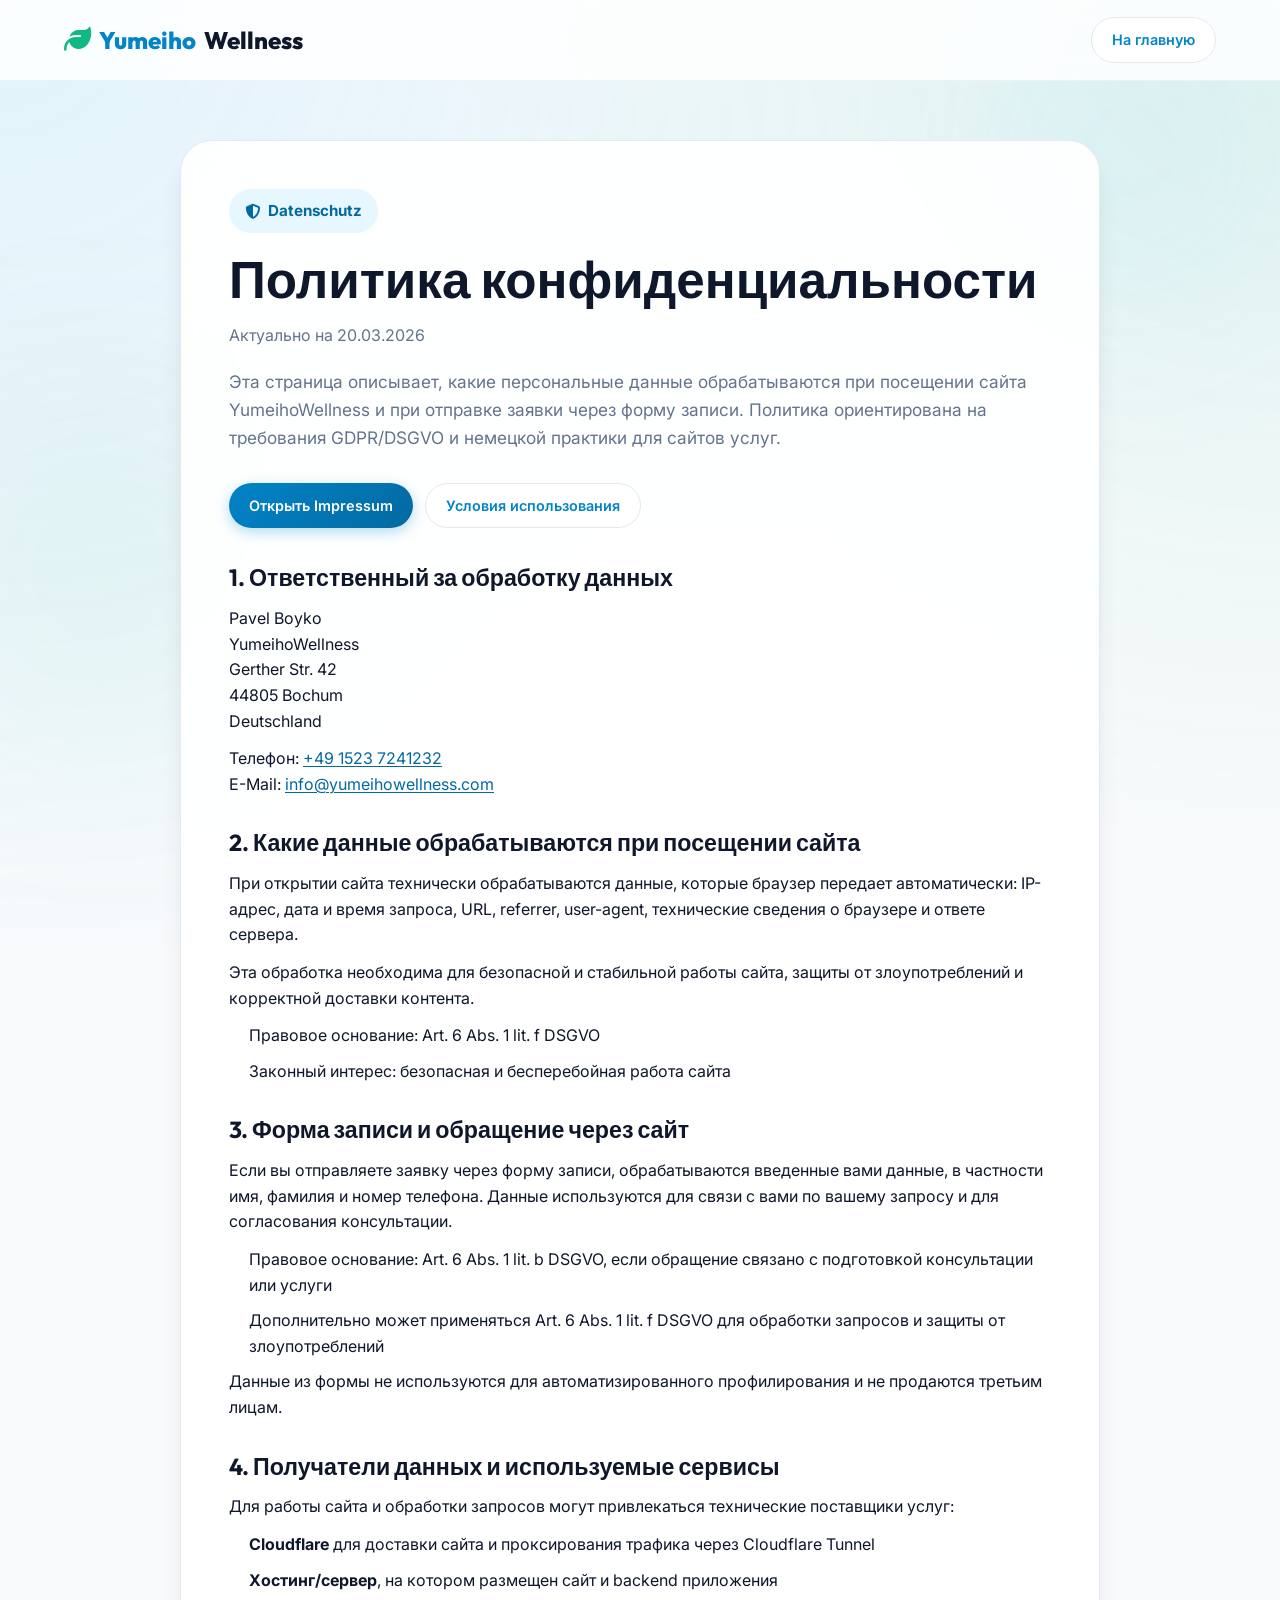
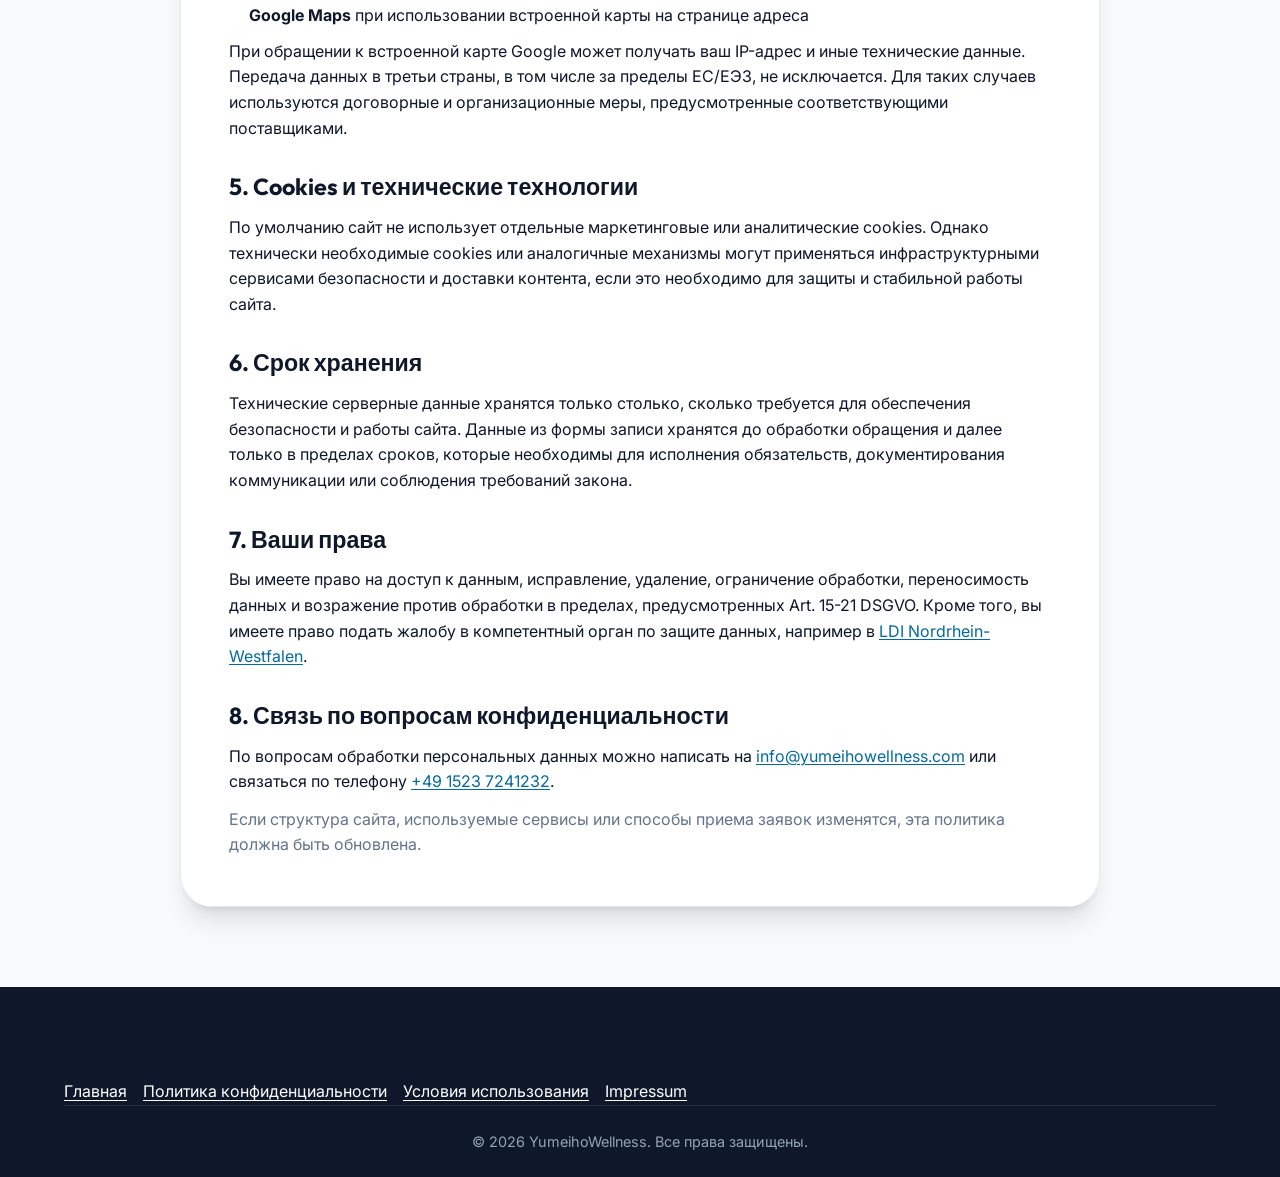
==== datenschutz.html @ e6823eeb "Add legal pages and activate footer links" ====
<!DOCTYPE html>
<html lang="ru">

<head>
    <meta charset="UTF-8">
    <meta name="viewport" content="width=device-width, initial-scale=1.0">
    <title>Datenschutzerklaerung | YumeihoWellness</title>
    <meta name="description" content="Политика конфиденциальности YumeihoWellness в соответствии с GDPR/DSGVO для сайта в Германии.">
    <link rel="preconnect" href="https://fonts.googleapis.com">
    <link rel="preconnect" href="https://fonts.gstatic.com" crossorigin>
    <link
        href="https://fonts.googleapis.com/css2?family=Inter:wght@400;500;600&family=Outfit:wght@300;500;700;800&display=swap"
        rel="stylesheet">
    <link rel="stylesheet" href="https://cdnjs.cloudflare.com/ajax/libs/font-awesome/6.4.0/css/all.min.css">
    <link rel="stylesheet" href="styles.css">
</head>

<body class="legal-page">
    <div class="bg-shape bg-shape-1"></div>
    <div class="bg-shape bg-shape-2"></div>

    <header class="header">
        <div class="container header-container">
            <a href="index.html" class="logo">
                <i class="fa-solid fa-leaf"></i> <span>Yumeiho</span>Wellness
            </a>
            <a href="index.html" class="btn btn-secondary btn-sm">На главную</a>
        </div>
    </header>

    <main class="legal-shell">
        <div class="container">
            <article class="legal-card">
                <div class="legal-kicker"><i class="fa-solid fa-shield-halved"></i> Datenschutz</div>
                <h1 class="legal-title">Политика конфиденциальности</h1>
                <p class="legal-updated">Актуально на 20.03.2026</p>
                <p class="legal-lead">Эта страница описывает, какие персональные данные обрабатываются при посещении сайта YumeihoWellness и при отправке заявки через форму записи. Политика ориентирована на требования GDPR/DSGVO и немецкой практики для сайтов услуг.</p>

                <div class="legal-actions">
                    <a href="impressum.html" class="btn btn-primary btn-sm">Открыть Impressum</a>
                    <a href="nutzungsbedingungen.html" class="btn btn-secondary btn-sm">Условия использования</a>
                </div>

                <section class="legal-section">
                    <h2>1. Ответственный за обработку данных</h2>
                    <p>Pavel Boyko<br>YumeihoWellness<br>Gerther Str. 42<br>44805 Bochum<br>Deutschland</p>
                    <p>Телефон: <a href="tel:+4915237241232">+49 1523 7241232</a><br>E-Mail: <a href="mailto:info@yumeihowellness.com">info@yumeihowellness.com</a></p>
                </section>

                <section class="legal-section">
                    <h2>2. Какие данные обрабатываются при посещении сайта</h2>
                    <p>При открытии сайта технически обрабатываются данные, которые браузер передает автоматически: IP-адрес, дата и время запроса, URL, referrer, user-agent, технические сведения о браузере и ответе сервера.</p>
                    <p>Эта обработка необходима для безопасной и стабильной работы сайта, защиты от злоупотреблений и корректной доставки контента.</p>
                    <ul class="legal-list">
                        <li>Правовое основание: Art. 6 Abs. 1 lit. f DSGVO</li>
                        <li>Законный интерес: безопасная и бесперебойная работа сайта</li>
                    </ul>
                </section>

                <section class="legal-section">
                    <h2>3. Форма записи и обращение через сайт</h2>
                    <p>Если вы отправляете заявку через форму записи, обрабатываются введенные вами данные, в частности имя, фамилия и номер телефона. Данные используются для связи с вами по вашему запросу и для согласования консультации.</p>
                    <ul class="legal-list">
                        <li>Правовое основание: Art. 6 Abs. 1 lit. b DSGVO, если обращение связано с подготовкой консультации или услуги</li>
                        <li>Дополнительно может применяться Art. 6 Abs. 1 lit. f DSGVO для обработки запросов и защиты от злоупотреблений</li>
                    </ul>
                    <p>Данные из формы не используются для автоматизированного профилирования и не продаются третьим лицам.</p>
                </section>

                <section class="legal-section">
                    <h2>4. Получатели данных и используемые сервисы</h2>
                    <p>Для работы сайта и обработки запросов могут привлекаться технические поставщики услуг:</p>
                    <ul class="legal-list">
                        <li><strong>Cloudflare</strong> для доставки сайта и проксирования трафика через Cloudflare Tunnel</li>
                        <li><strong>Хостинг/сервер</strong>, на котором размещен сайт и backend приложения</li>
                        <li><strong>Google Maps</strong> при использовании встроенной карты на странице адреса</li>
                    </ul>
                    <p>При обращении к встроенной карте Google может получать ваш IP-адрес и иные технические данные. Передача данных в третьи страны, в том числе за пределы ЕС/ЕЭЗ, не исключается. Для таких случаев используются договорные и организационные меры, предусмотренные соответствующими поставщиками.</p>
                </section>

                <section class="legal-section">
                    <h2>5. Cookies и технические технологии</h2>
                    <p>По умолчанию сайт не использует отдельные маркетинговые или аналитические cookies. Однако технически необходимые cookies или аналогичные механизмы могут применяться инфраструктурными сервисами безопасности и доставки контента, если это необходимо для защиты и стабильной работы сайта.</p>
                </section>

                <section class="legal-section">
                    <h2>6. Срок хранения</h2>
                    <p>Технические серверные данные хранятся только столько, сколько требуется для обеспечения безопасности и работы сайта. Данные из формы записи хранятся до обработки обращения и далее только в пределах сроков, которые необходимы для исполнения обязательств, документирования коммуникации или соблюдения требований закона.</p>
                </section>

                <section class="legal-section">
                    <h2>7. Ваши права</h2>
                    <p>Вы имеете право на доступ к данным, исправление, удаление, ограничение обработки, переносимость данных и возражение против обработки в пределах, предусмотренных Art. 15-21 DSGVO. Кроме того, вы имеете право подать жалобу в компетентный орган по защите данных, например в <a href="https://www.ldi.nrw.de/" target="_blank" rel="noopener noreferrer">LDI Nordrhein-Westfalen</a>.</p>
                </section>

                <section class="legal-section">
                    <h2>8. Связь по вопросам конфиденциальности</h2>
                    <p>По вопросам обработки персональных данных можно написать на <a href="mailto:info@yumeihowellness.com">info@yumeihowellness.com</a> или связаться по телефону <a href="tel:+4915237241232">+49 1523 7241232</a>.</p>
                    <p class="legal-note">Если структура сайта, используемые сервисы или способы приема заявок изменятся, эта политика должна быть обновлена.</p>
                </section>
            </article>
        </div>
    </main>

    <footer class="footer">
        <div class="container">
            <div class="legal-footer-links">
                <a href="index.html">Главная</a>
                <a href="datenschutz.html">Политика конфиденциальности</a>
                <a href="nutzungsbedingungen.html">Условия использования</a>
                <a href="impressum.html">Impressum</a>
            </div>
            <div class="footer-bottom">
                <div class="container">
                    <p>&copy; 2026 YumeihoWellness. Все права защищены.</p>
                </div>
            </div>
        </div>
    </footer>
</body>

</html>
---- styles.css ----
/* Variables */
:root {
    /* Colors */
    --primary: #0284c7;
    /* Medical Blue */
    --primary-light: #38bdf8;
    --primary-dark: #0369a1;
    --secondary: #10b981;
    /* Soft Green */
    --secondary-hover: #059669;

    --bg-main: #ffffff;
    --bg-light: #f8fafc;
    --bg-card: #ffffff;

    --text-main: #0f172a;
    --text-muted: #64748b;
    --text-light: #94a3b8;

    --border: #e2e8f0;

    /* Typography */
    --font-heading: 'Outfit', sans-serif;
    --font-body: 'Inter', sans-serif;

    /* Shadows & Transitions */
    --shadow-sm: 0 1px 2px 0 rgb(0 0 0 / 0.05);
    --shadow-md: 0 4px 6px -1px rgb(0 0 0 / 0.1), 0 2px 4px -2px rgb(0 0 0 / 0.1);
    --shadow-lg: 0 10px 15px -3px rgb(0 0 0 / 0.1), 0 4px 6px -4px rgb(0 0 0 / 0.1);
    --shadow-xl: 0 20px 25px -5px rgb(0 0 0 / 0.1), 0 8px 10px -6px rgb(0 0 0 / 0.1);
    --shadow-glass: 0 8px 32px 0 rgba(31, 38, 135, 0.07);

    --transition: all 0.3s cubic-bezier(0.4, 0, 0.2, 1);
    --radius-md: 12px;
    --radius-lg: 24px;
}

/* Reset & Base */
*,
*::before,
*::after {
    box-sizing: border-box;
    margin: 0;
    padding: 0;
}

html {
    scroll-behavior: smooth;
    scroll-padding-top: 80px;
    /* For fixed header */
}

body {
    font-family: var(--font-body);
    font-size: 16px;
    line-height: 1.6;
    color: var(--text-main);
    background-color: var(--bg-main);
    overflow-x: hidden;
}

img {
    max-width: 100%;
    height: auto;
    display: block;
}

a {
    text-decoration: none;
    color: inherit;
    transition: var(--transition);
}

ul {
    list-style: none;
}

/* Layout */
.container {
    width: 100%;
    max-width: 1200px;
    margin: 0 auto;
    padding: 0 24px;
}

.section {
    padding: 100px 0;
    position: relative;
    z-index: 2;
}

.bg-light {
    background-color: var(--bg-light);
}

/* Typography */
h1,
h2,
h3,
h4,
h5,
h6 {
    font-family: var(--font-heading);
    font-weight: 700;
    line-height: 1.2;
    color: var(--text-main);
}

.section-header {
    text-align: center;
    max-width: 800px;
    margin: 0 auto 60px;
}

.section-title {
    font-size: 2.5rem;
    margin-bottom: 16px;
    position: relative;
    display: inline-block;
}

.section-title.text-left {
    text-align: left;
    margin-bottom: 24px;
}

.section-subtitle {
    font-size: 1.125rem;
    color: var(--text-muted);
}

/* Buttons */
.btn {
    display: inline-flex;
    align-items: center;
    justify-content: center;
    gap: 8px;
    font-weight: 600;
    border-radius: 50px;
    transition: var(--transition);
    cursor: pointer;
    border: none;
    font-family: var(--font-body);
    text-align: center;
}

.btn-sm {
    padding: 10px 20px;
    font-size: 0.9rem;
}

.btn-md {
    padding: 14px 28px;
    font-size: 1rem;
}

.btn-lg {
    padding: 16px 36px;
    font-size: 1.125rem;
}

.btn-block {
    width: 100%;
}

.btn-primary {
    background: linear-gradient(135deg, var(--primary) 0%, var(--primary-dark) 100%);
    color: white;
    box-shadow: 0 4px 14px rgba(2, 132, 199, 0.3);
}

.btn-primary:hover {
    transform: translateY(-2px);
    box-shadow: 0 6px 20px rgba(2, 132, 199, 0.4);
    color: white;
}

.btn-secondary {
    background: white;
    color: var(--primary);
    border: 1px solid var(--border);
}

.btn-secondary:hover {
    border-color: var(--primary);
    background: var(--bg-light);
    transform: translateY(-2px);
}

.btn-white {
    background: white;
    color: var(--text-main);
    box-shadow: var(--shadow-md);
}

.btn-white:hover {
    transform: translateY(-2px);
    box-shadow: var(--shadow-lg);
}

.btn-whatsapp {
    background: white;
    color: #25D366;
    border: 1px solid #25D366;
}

.btn-whatsapp:hover {
    background: #f0fdf4;
    border-color: #16a34a;
    color: #16a34a;
    transform: translateY(-2px);
}

/* Background Decorations */
.bg-shape {
    position: absolute;
    border-radius: 50%;
    filter: blur(80px);
    z-index: 1;
    opacity: 0.5;
    pointer-events: none;
}

.bg-shape-1 {
    top: -100px;
    right: -100px;
    width: 500px;
    height: 500px;
    background: radial-gradient(circle, rgba(56, 189, 248, 0.2) 0%, rgba(2, 132, 199, 0) 70%);
}

.bg-shape-2 {
    top: 30%;
    left: -200px;
    width: 600px;
    height: 600px;
    background: radial-gradient(circle, rgba(16, 185, 129, 0.15) 0%, rgba(16, 185, 129, 0) 70%);
}

/* Header & Nav */
.header {
    position: fixed;
    top: 0;
    left: 0;
    width: 100%;
    z-index: 100;
    background: rgba(255, 255, 255, 0.85);
    backdrop-filter: blur(12px);
    -webkit-backdrop-filter: blur(12px);
    border-bottom: 1px solid rgba(226, 232, 240, 0.5);
    transition: var(--transition);
}

.header.scrolled {
    box-shadow: var(--shadow-sm);
    background: rgba(255, 255, 255, 0.95);
}

.header-container {
    display: flex;
    justify-content: space-between;
    align-items: center;
    height: 80px;
}

.logo {
    font-family: var(--font-heading);
    font-size: 1.5rem;
    font-weight: 800;
    color: var(--text-main);
    display: flex;
    align-items: center;
    gap: 8px;
}

.logo span {
    color: var(--primary);
}

.logo i {
    color: var(--secondary);
    font-size: 1.7rem;
}

.nav-list {
    display: flex;
    gap: 32px;
}

.nav-link {
    font-weight: 500;
    color: var(--text-muted);
    font-size: 0.95rem;
    position: relative;
    padding: 8px 0;
}

.nav-link::after {
    content: '';
    position: absolute;
    bottom: 0;
    left: 0;
    width: 0;
    height: 2px;
    background: var(--primary);
    transition: var(--transition);
}

.nav-link:hover,
.nav-link.active {
    color: var(--primary);
}

.nav-link:hover::after,
.nav-link.active::after {
    width: 100%;
}

.header-actions {
    display: flex;
    align-items: center;
    gap: 20px;
}

.phone-link {
    font-weight: 600;
    color: var(--text-main);
    display: flex;
    align-items: center;
    gap: 8px;
}

.phone-link i {
    color: var(--primary);
}

.phone-link:hover {
    color: var(--primary);
}

.mobile-toggle {
    display: none;
    background: none;
    border: none;
    font-size: 1.5rem;
    color: var(--text-main);
    cursor: pointer;
}

.mobile-only {
    display: none;
}

/* Hero Section */
.hero {
    padding: 160px 0 100px;
    min-height: 100vh;
    display: flex;
    align-items: center;
    position: relative;
    overflow: hidden;
}

.hero-container {
    display: grid;
    grid-template-columns: 1fr 1fr;
    gap: 60px;
    align-items: center;
}

.badge {
    display: inline-block;
    padding: 6px 16px;
    background: rgba(2, 132, 199, 0.1);
    color: var(--primary);
    border-radius: 50px;
    font-weight: 600;
    font-size: 0.875rem;
    margin-bottom: 24px;
}

.hero-title {
    font-size: 3.5rem;
    margin-bottom: 16px;
    letter-spacing: -0.02em;
}

.hero-subtitle {
    font-size: 1.5rem;
    font-weight: 400;
    color: var(--text-muted);
    margin-bottom: 24px;
    font-family: var(--font-body);
}

.hero-text {
    font-size: 1.125rem;
    color: var(--text-muted);
    margin-bottom: 40px;
    max-width: 500px;
}

.hero-buttons {
    display: flex;
    gap: 16px;
}

.hero-image {
    position: relative;
}

.image-wrapper {
    position: relative;
    width: 100%;
    aspect-ratio: 1;
    background: linear-gradient(135deg, var(--bg-light) 0%, #e0f2fe 100%);
    border-radius: 40px;
    display: flex;
    align-items: center;
    justify-content: center;
    box-shadow: var(--shadow-xl);
}

.hero-illustration {
    font-size: 8rem;
    color: var(--primary);
    opacity: 0.8;
}

.floating-card {
    position: absolute;
    background: rgba(255, 255, 255, 0.9);
    backdrop-filter: blur(10px);
    padding: 16px 20px;
    border-radius: var(--radius-md);
    box-shadow: var(--shadow-glass);
    display: flex;
    align-items: center;
    gap: 12px;
    border: 1px solid rgba(255, 255, 255, 0.5);
    animation: float 6s ease-in-out infinite;
}

.card-1 {
    top: 10%;
    left: -10%;
    animation-delay: 0s;
}

.card-2 {
    bottom: 15%;
    right: -10%;
    animation-delay: 3s;
}

.card-icon {
    width: 40px;
    height: 40px;
    border-radius: 50%;
    background: var(--primary-light);
    color: white;
    display: flex;
    align-items: center;
    justify-content: center;
    font-size: 1.2rem;
}

.card-2 .card-icon {
    background: var(--secondary);
}

.card-text strong {
    display: block;
    font-size: 1.1rem;
    color: var(--text-main);
    line-height: 1.2;
}

.card-text span {
    font-size: 0.8rem;
    color: var(--text-muted);
}

@keyframes float {
    0% {
        transform: translateY(0px);
    }

    50% {
        transform: translateY(-15px);
    }

    100% {
        transform: translateY(0px);
    }
}

/* Services */
.services-grid {
    display: grid;
    grid-template-columns: repeat(3, 1fr);
    gap: 30px;
}

.service-card {
    background: var(--bg-card);
    border-radius: var(--radius-lg);
    padding: 40px 30px;
    border: 1px solid var(--border);
    transition: var(--transition);
    text-align: center;
}

.service-card:hover {
    transform: translateY(-10px);
    box-shadow: var(--shadow-xl);
    border-color: transparent;
}

.service-icon {
    width: 70px;
    height: 70px;
    border-radius: 20px;
    background: rgba(2, 132, 199, 0.05);
    color: var(--primary);
    display: inline-flex;
    align-items: center;
    justify-content: center;
    font-size: 2rem;
    margin-bottom: 24px;
    transition: var(--transition);
}

.service-card:hover .service-icon {
    background: var(--primary);
    color: white;
}

.service-title {
    font-size: 1.25rem;
    margin-bottom: 12px;
}

.service-desc {
    color: var(--text-muted);
    font-size: 0.95rem;
}

/* About / Advantages */
.about-grid {
    display: grid;
    grid-template-columns: 1fr 1fr;
    gap: 60px;
    align-items: center;
}

.about-text {
    font-size: 1.125rem;
    color: var(--text-muted);
    margin-bottom: 30px;
}

.about-list {
    margin-bottom: 40px;
}

.about-list li {
    display: flex;
    align-items: flex-start;
    gap: 12px;
    margin-bottom: 16px;
    font-size: 1.05rem;
}

.about-list i {
    color: var(--secondary);
    font-size: 1.2rem;
    margin-top: 4px;
}

.stats-grid {
    display: grid;
    grid-template-columns: repeat(2, 1fr);
    gap: 20px;
}

.stat-card {
    background: var(--bg-card);
    padding: 30px;
    border-radius: var(--radius-md);
    box-shadow: var(--shadow-md);
    text-align: center;
    border: 1px solid var(--border);
}

.stat-number {
    font-family: var(--font-heading);
    font-size: 3rem;
    font-weight: 800;
    color: var(--primary);
    line-height: 1;
    margin-bottom: 8px;
}

.stat-label {
    font-weight: 500;
    color: var(--text-main);
}

/* Pricing */
.special-offer {
    background: linear-gradient(135deg, var(--secondary) 0%, var(--secondary-hover) 100%);
    color: white;
    border-radius: var(--radius-lg);
    padding: 30px 40px;
    display: flex;
    align-items: center;
    justify-content: space-between;
    margin-bottom: 50px;
    box-shadow: 0 10px 25px rgba(16, 185, 129, 0.3);
}

.offer-content {
    display: flex;
    align-items: center;
    gap: 20px;
}

.offer-icon {
    font-size: 2.5rem;
}

.offer-text h3 {
    color: white;
    margin-bottom: 4px;
    font-size: 1.5rem;
}

.offer-price {
    font-family: var(--font-heading);
    font-size: 3rem;
    font-weight: 800;
}

.table-container {
    overflow-x: auto;
    background: var(--bg-card);
    border-radius: var(--radius-lg);
    box-shadow: var(--shadow-lg);
    border: 1px solid var(--border);
}

.pricing-table {
    width: 100%;
    border-collapse: collapse;
    min-width: 600px;
}

.pricing-table th,
.pricing-table td {
    padding: 20px 30px;
    text-align: left;
    border-bottom: 1px solid var(--border);
}

.pricing-table th {
    background: var(--bg-light);
    font-family: var(--font-heading);
    font-weight: 600;
    color: var(--text-muted);
    text-transform: uppercase;
    font-size: 0.875rem;
    letter-spacing: 0.05em;
}

.pricing-table tr:last-child td {
    border-bottom: none;
}

.pricing-table tbody tr {
    transition: var(--transition);
}

.pricing-table tbody tr:hover {
    background: var(--bg-light);
}

.pricing-table td:first-child {
    font-weight: 600;
    color: var(--text-main);
}

.pricing-table td:last-child {
    font-weight: 700;
    color: var(--primary);
    font-size: 1.125rem;
}

.discount {
    display: inline-block;
    background: #ef4444;
    color: white;
    font-size: 0.75rem;
    padding: 2px 8px;
    border-radius: 10px;
    margin-left: 8px;
    vertical-align: middle;
}

/* Locations */
.locations-grid {
    display: grid;
    grid-template-columns: repeat(3, 1fr);
    gap: 30px;
}

.location-card {
    background: var(--bg-card);
    border-radius: var(--radius-lg);
    overflow: hidden;
    box-shadow: var(--shadow-md);
    transition: var(--transition);
}

.location-card:hover {
    transform: translateY(-5px);
    box-shadow: var(--shadow-xl);
}

.location-image {
    height: 200px;
    background: #e2e8f0;
    display: flex;
    align-items: center;
    justify-content: center;
    font-size: 4rem;
    color: var(--text-light);
}

.location-info {
    padding: 30px;
}

.location-info h3 {
    font-size: 1.25rem;
    margin-bottom: 16px;
}

.location-info p {
    color: var(--text-muted);
    margin-bottom: 8px;
    display: flex;
    align-items: center;
    gap: 10px;
}

.location-info i {
    color: var(--primary);
    width: 20px;
    text-align: center;
}

/* Contact / Form */
.contact-container {
    display: grid;
    grid-template-columns: 1fr 1fr;
    gap: 60px;
    align-items: center;
}

.contact-info h2 {
    font-size: 2.5rem;
    margin-bottom: 20px;
}

.contact-info p {
    font-size: 1.125rem;
    color: var(--text-muted);
    margin-bottom: 40px;
}

.contact-methods {
    display: flex;
    flex-direction: column;
    gap: 24px;
}

.method-item {
    display: flex;
    align-items: center;
    gap: 20px;
}

.method-icon {
    width: 60px;
    height: 60px;
    border-radius: 50%;
    background: rgba(16, 185, 129, 0.1);
    color: var(--secondary);
    display: flex;
    align-items: center;
    justify-content: center;
    font-size: 1.5rem;
}

.method-text span {
    display: block;
    color: var(--text-muted);
    font-size: 0.9rem;
}

.method-text strong {
    font-size: 1.25rem;
    color: var(--text-main);
}

.contact-form-wrapper {
    background: var(--bg-card);
    padding: 40px;
    border-radius: var(--radius-lg);
    box-shadow: var(--shadow-xl);
    border: 1px solid var(--border);
}

.form-title {
    font-size: 1.5rem;
    margin-bottom: 30px;
    text-align: center;
}

.form-group {
    margin-bottom: 20px;
}

.form-group label {
    display: block;
    margin-bottom: 8px;
    font-weight: 500;
    color: var(--text-main);
}

.input-icon-wrapper {
    position: relative;
}

.input-icon-wrapper i {
    position: absolute;
    left: 16px;
    top: 50%;
    transform: translateY(-50%);
    color: var(--text-light);
}

.input-icon-wrapper input {
    width: 100%;
    padding: 14px 16px 14px 45px;
    border: 1px solid var(--border);
    border-radius: var(--radius-md);
    font-family: var(--font-body);
    font-size: 1rem;
    transition: var(--transition);
    background: var(--bg-light);
    outline: none;
}

.input-icon-wrapper input:focus {
    border-color: var(--primary);
    background: white;
    box-shadow: 0 0 0 4px rgba(2, 132, 199, 0.1);
}

.form-disclaimer {
    margin-top: 16px;
    font-size: 0.8rem;
    color: var(--text-muted);
    text-align: center;
}

/* Footer */
.footer {
    background: var(--text-main);
    color: white;
    padding-top: 80px;
}

.footer-container {
    display: grid;
    grid-template-columns: 2fr 1fr 1fr 1.5fr;
    gap: 40px;
    margin-bottom: 60px;
}

.footer-logo {
    color: white;
    margin-bottom: 20px;
}

.footer-desc {
    color: var(--text-light);
    margin-bottom: 24px;
    max-width: 300px;
}

.social-links {
    display: flex;
    gap: 16px;
}

.social-links a {
    width: 40px;
    height: 40px;
    border-radius: 50%;
    background: rgba(255, 255, 255, 0.1);
    display: flex;
    align-items: center;
    justify-content: center;
    color: white;
    transition: var(--transition);
}

.social-links a:hover {
    background: var(--primary);
    transform: translateY(-3px);
}

.footer-col h4 {
    color: white;
    font-size: 1.125rem;
    margin-bottom: 24px;
}

.footer-links li {
    margin-bottom: 12px;
}

.footer-links a {
    color: var(--text-light);
}

.footer-links a:hover {
    color: white;
    padding-left: 5px;
}

.contact-list li {
    color: var(--text-light);
    display: flex;
    gap: 12px;
}

.contact-list i {
    color: var(--primary-light);
    margin-top: 4px;
}

.footer-bottom {
    border-top: 1px solid rgba(255, 255, 255, 0.1);
    padding: 24px 0;
    text-align: center;
    color: var(--text-light);
    font-size: 0.9rem;
}

/* Mobile & Tablet Responsiveness */
@media (max-width: 1024px) {
    .hero-title {
        font-size: 3rem;
    }

    .services-grid {
        grid-template-columns: repeat(2, 1fr);
    }

    .stats-grid {
        grid-template-columns: 1fr 1fr;
    }

    .footer-container {
        grid-template-columns: 1fr 1fr;
        gap: 40px;
    }
}

@media (max-width: 900px) {
    .hero-container {
        grid-template-columns: 1fr;
        text-align: center;
    }

    .hero-text {
        margin: 0 auto 40px;
    }

    .hero-buttons {
        justify-content: center;
    }

    .hero-image {
        max-width: 500px;
        margin: 0 auto;
    }

    .about-grid,
    .contact-container {
        grid-template-columns: 1fr;
    }

    .contact-container {
        gap: 32px;
    }

    .about-content {
        text-align: center;
    }

    .section-title.text-left {
        text-align: center;
    }

    .about-list li {
        text-align: left;
    }

    .special-offer {
        flex-direction: column;
        text-align: center;
        gap: 20px;
    }
}

@media (max-width: 768px) {
    html,
    body {
        overflow-x: clip;
    }

    .container {
        padding: 0 20px;
    }

    .section {
        padding: 80px 0;
    }

    .header-container {
        height: 72px;
    }

    .header-actions.desktop-only {
        display: none;
    }

    .mobile-toggle {
        display: block;
    }

    .nav {
        position: fixed;
        top: 72px;
        left: -100%;
        width: 100%;
        height: calc(100vh - 72px);
        background: white;
        display: flex;
        flex-direction: column;
        justify-content: flex-start;
        gap: 24px;
        padding: 28px 20px 24px;
        transition: var(--transition);
        overflow-y: auto;
    }

    .nav.active {
        left: 0;
    }

    .nav-list {
        flex-direction: column;
        width: 100%;
        text-align: center;
        gap: 16px;
        margin-bottom: 0;
    }

    .nav-link {
        font-size: 1.1rem;
        display: block;
        padding: 6px 0;
    }

    .header-actions.mobile-only {
        display: flex;
        flex-direction: column;
        width: 100%;
        gap: 12px;
        margin-top: 4px;
    }

    .btn-block {
        width: 100%;
        display: block;
        text-align: center;
    }

    .hero {
        min-height: auto;
        padding: 124px 0 72px;
    }

    .hero-container {
        gap: 36px;
    }

    .badge {
        margin-bottom: 18px;
    }

    .hero-title {
        font-size: 2.25rem;
        margin-bottom: 12px;
    }

    .section-title {
        font-size: 2rem;
    }

    .hero-subtitle {
        font-size: 1.2rem;
        margin-bottom: 18px;
    }

    .hero-text {
        font-size: 1rem;
        margin-bottom: 28px;
    }

    .hero-buttons {
        gap: 12px;
    }

    .contact-info {
        text-align: center;
    }

    .contact-info h2 {
        font-size: 2.1rem;
        margin-bottom: 16px;
    }

    .contact-info p {
        font-size: 1rem;
        margin-bottom: 28px;
    }

    .contact-methods {
        align-items: center;
    }

    .method-item {
        justify-content: center;
    }

    .contact-form-wrapper {
        width: 100%;
        max-width: 560px;
        margin: 0 auto;
        padding: 32px 24px;
    }

    .form-title {
        font-size: 1.9rem;
        line-height: 1.2;
        margin-bottom: 24px;
    }

    .footer {
        padding-top: 64px;
    }

    .footer-container {
        gap: 32px;
        margin-bottom: 40px;
    }

    .footer-col,
    .brand-col {
        text-align: center;
    }

    .footer-logo {
        justify-content: center;
    }

    .footer-desc {
        max-width: none;
        margin-left: auto;
        margin-right: auto;
    }

    .social-links {
        justify-content: center;
    }

    .contact-list li {
        justify-content: center;
    }

    .services-grid,
    .locations-grid {
        grid-template-columns: 1fr;
    }

    .table-container {
        overflow: visible;
        background: transparent;
        box-shadow: none;
        border: none;
    }

    .pricing-table {
        min-width: 0;
        display: block;
    }

    .pricing-table thead {
        display: none;
    }

    .pricing-table tbody {
        display: grid;
        gap: 14px;
    }

    .pricing-table tr {
        display: block;
        padding: 18px 18px 14px;
        background: var(--bg-card);
        border: 1px solid var(--border);
        border-radius: 20px;
        box-shadow: var(--shadow-md);
    }

    .pricing-table td {
        display: block;
        padding: 0;
        margin-bottom: 10px;
        border-bottom: none;
    }

    .pricing-table td::before {
        content: attr(data-label);
        display: block;
        margin-bottom: 2px;
        font-size: 0.82rem;
        font-weight: 700;
        letter-spacing: 0.02em;
        text-transform: uppercase;
        color: var(--text-muted);
    }

    .pricing-table td:last-child {
        margin-bottom: 0;
    }

    .pricing-table td:first-child {
        line-height: 1.4;
    }

    .pricing-table td:first-child,
    .pricing-table td:last-child {
        font-size: 1rem;
    }

    .floating-card {
        display: none;
    }

    /* Hide floating cards on small mobile for space */
}

@media (max-width: 480px) {
    .container {
        padding: 0 16px;
    }

    .section {
        padding: 72px 0;
    }

    .nav {
        padding: 24px 16px 20px;
        gap: 20px;
    }

    .nav-list {
        gap: 12px;
    }

    .hero-buttons {
        flex-direction: column;
    }

    .hero {
        padding: 116px 0 64px;
    }

    .hero-container {
        gap: 28px;
    }

    .hero-title {
        font-size: 2rem;
    }

    .hero-subtitle {
        font-size: 1.05rem;
    }

    .hero-text {
        line-height: 1.55;
        margin-bottom: 24px;
    }

    .stats-grid {
        grid-template-columns: 1fr;
    }

    .footer-container {
        grid-template-columns: 1fr;
        gap: 28px;
    }

    .offer-price {
        font-size: 2.5rem;
    }

    .special-offer {
        padding: 20px 16px;
        margin-bottom: 32px;
    }

    .contact-container {
        gap: 24px;
    }

    .contact-info h2 {
        font-size: 1.85rem;
    }

    .contact-form-wrapper {
        padding: 28px 18px;
        border-radius: 22px;
    }

    .form-title {
        font-size: 1.45rem;
        margin-bottom: 20px;
    }

    .form-group label {
        font-size: 0.98rem;
    }

    .input-icon-wrapper input {
        padding: 13px 14px 13px 42px;
        font-size: 0.98rem;
    }

    .btn-lg {
        padding: 15px 24px;
        font-size: 1rem;
    }

    .pricing-table tr {
        padding: 16px 14px 12px;
    }

    .pricing-table td::before {
        font-size: 0.78rem;
    }

    .pricing-table td {
        margin-bottom: 8px;
    }

    .discount {
        margin-left: 6px;
    }

    .form-disclaimer {
        font-size: 0.78rem;
        max-width: 280px;
        margin-left: auto;
        margin-right: auto;
    }

    .footer {
        padding-top: 56px;
    }

    .footer-col h4 {
        margin-bottom: 18px;
    }

    .footer-links li,
    .contact-list li {
        margin-bottom: 10px;
    }
}

/* Legal Pages */
.legal-page {
    min-height: 100vh;
    background:
        radial-gradient(circle at top left, rgba(56, 189, 248, 0.12), transparent 32%),
        radial-gradient(circle at top right, rgba(16, 185, 129, 0.10), transparent 28%),
        var(--bg-light);
}

.legal-shell {
    padding: 140px 0 80px;
    position: relative;
    z-index: 2;
}

.legal-card {
    max-width: 920px;
    margin: 0 auto;
    padding: 48px;
    background: rgba(255, 255, 255, 0.92);
    border: 1px solid rgba(226, 232, 240, 0.9);
    border-radius: 32px;
    box-shadow: var(--shadow-xl);
    backdrop-filter: blur(10px);
}

.legal-kicker {
    display: inline-flex;
    align-items: center;
    gap: 8px;
    margin-bottom: 16px;
    padding: 10px 16px;
    border-radius: 999px;
    background: rgba(56, 189, 248, 0.12);
    color: var(--primary-dark);
    font-weight: 700;
    font-size: 0.95rem;
}

.legal-title {
    margin-bottom: 12px;
    font-size: clamp(2.1rem, 4vw, 3.2rem);
}

.legal-updated,
.legal-lead,
.legal-note {
    color: var(--text-muted);
}

.legal-updated {
    margin-bottom: 20px;
}

.legal-lead {
    margin-bottom: 32px;
    font-size: 1.08rem;
}

.legal-actions {
    display: flex;
    flex-wrap: wrap;
    gap: 12px;
    margin-bottom: 36px;
}

.legal-section + .legal-section {
    margin-top: 32px;
}

.legal-section h2 {
    margin-bottom: 14px;
    font-size: 1.45rem;
}

.legal-section p + p {
    margin-top: 12px;
}

.legal-section a {
    color: var(--primary-dark);
    text-decoration: underline;
    text-decoration-thickness: 1px;
    text-underline-offset: 2px;
}

.legal-list {
    margin-top: 12px;
    padding-left: 20px;
}

.legal-list li {
    margin-bottom: 10px;
}

.legal-footer-links {
    display: flex;
    flex-wrap: wrap;
    gap: 16px;
    margin-top: 12px;
}

.legal-footer-links a {
    text-decoration: underline;
    text-underline-offset: 3px;
}

@media (max-width: 768px) {
    .legal-shell {
        padding: 112px 0 56px;
    }

    .legal-card {
        padding: 28px 18px;
        border-radius: 24px;
    }

    .legal-actions,
    .legal-footer-links {
        flex-direction: column;
        align-items: stretch;
    }

    .legal-actions .btn {
        width: 100%;
    }
}
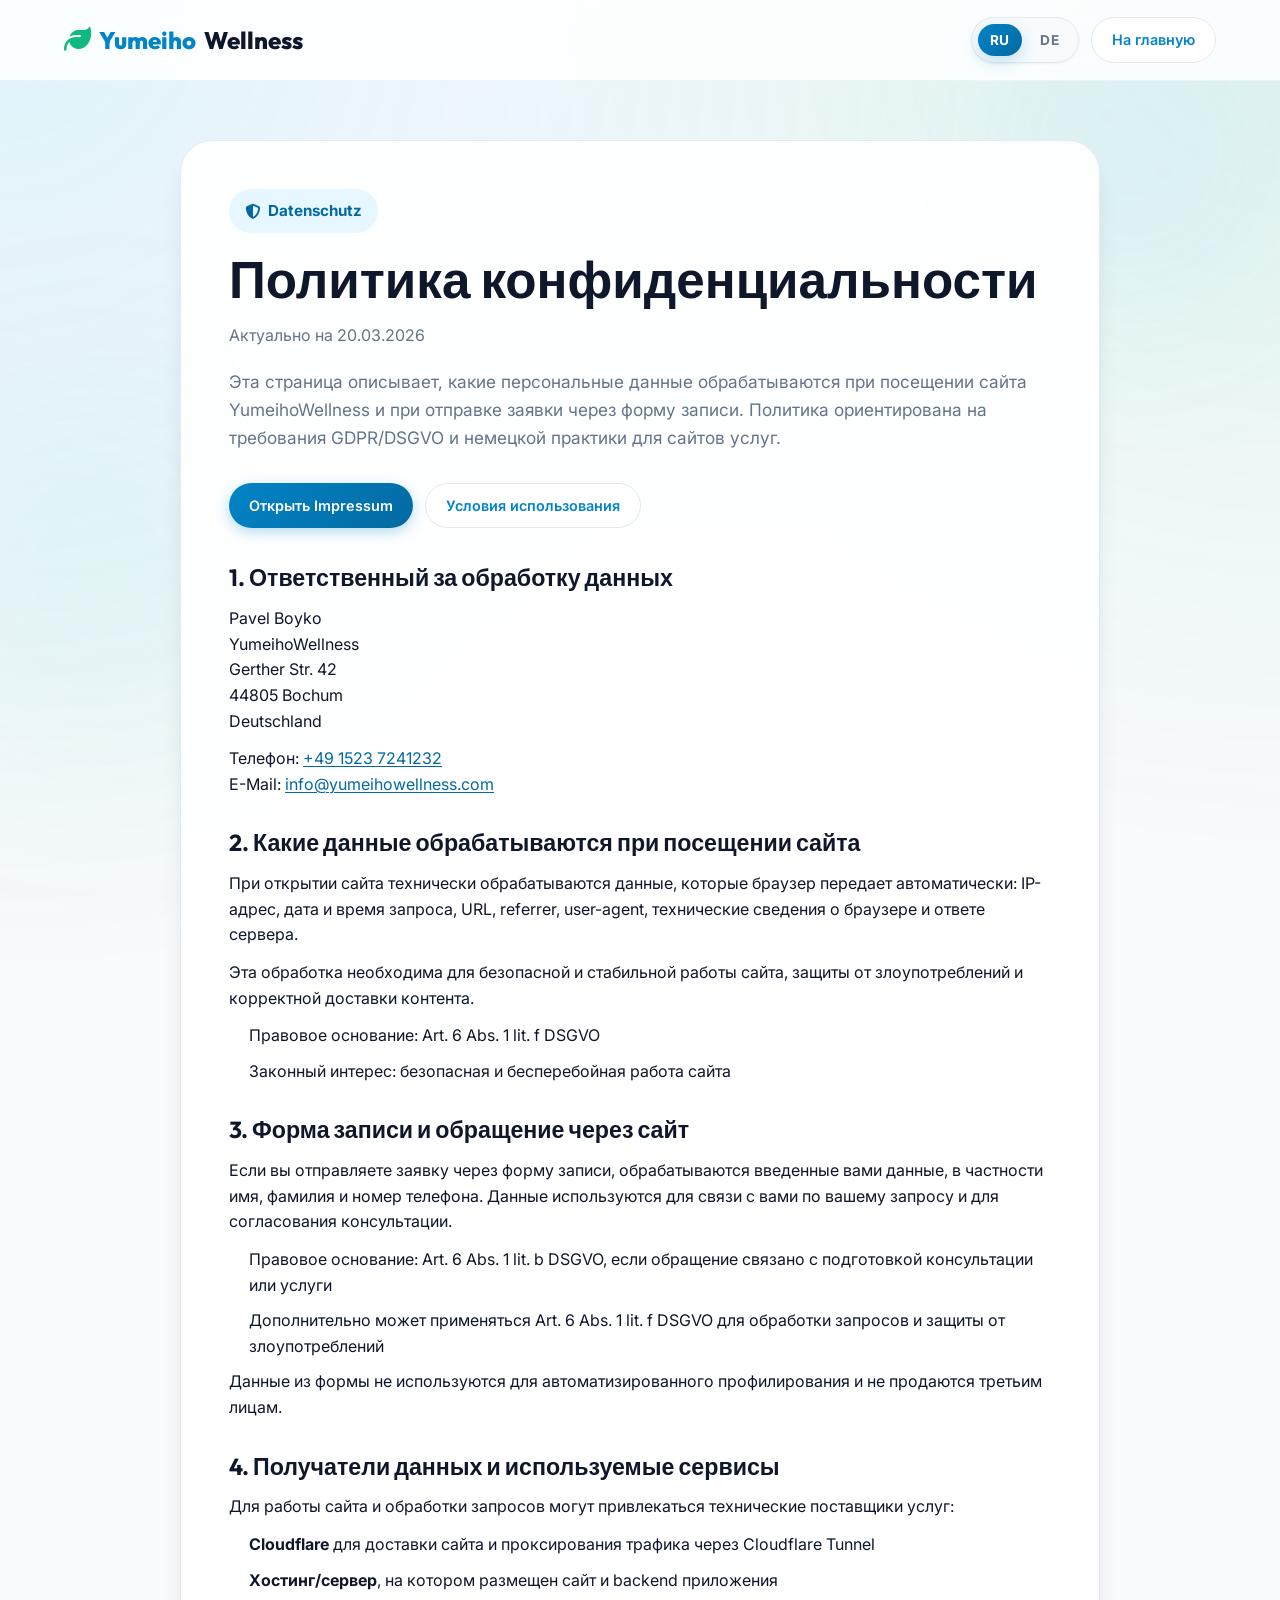
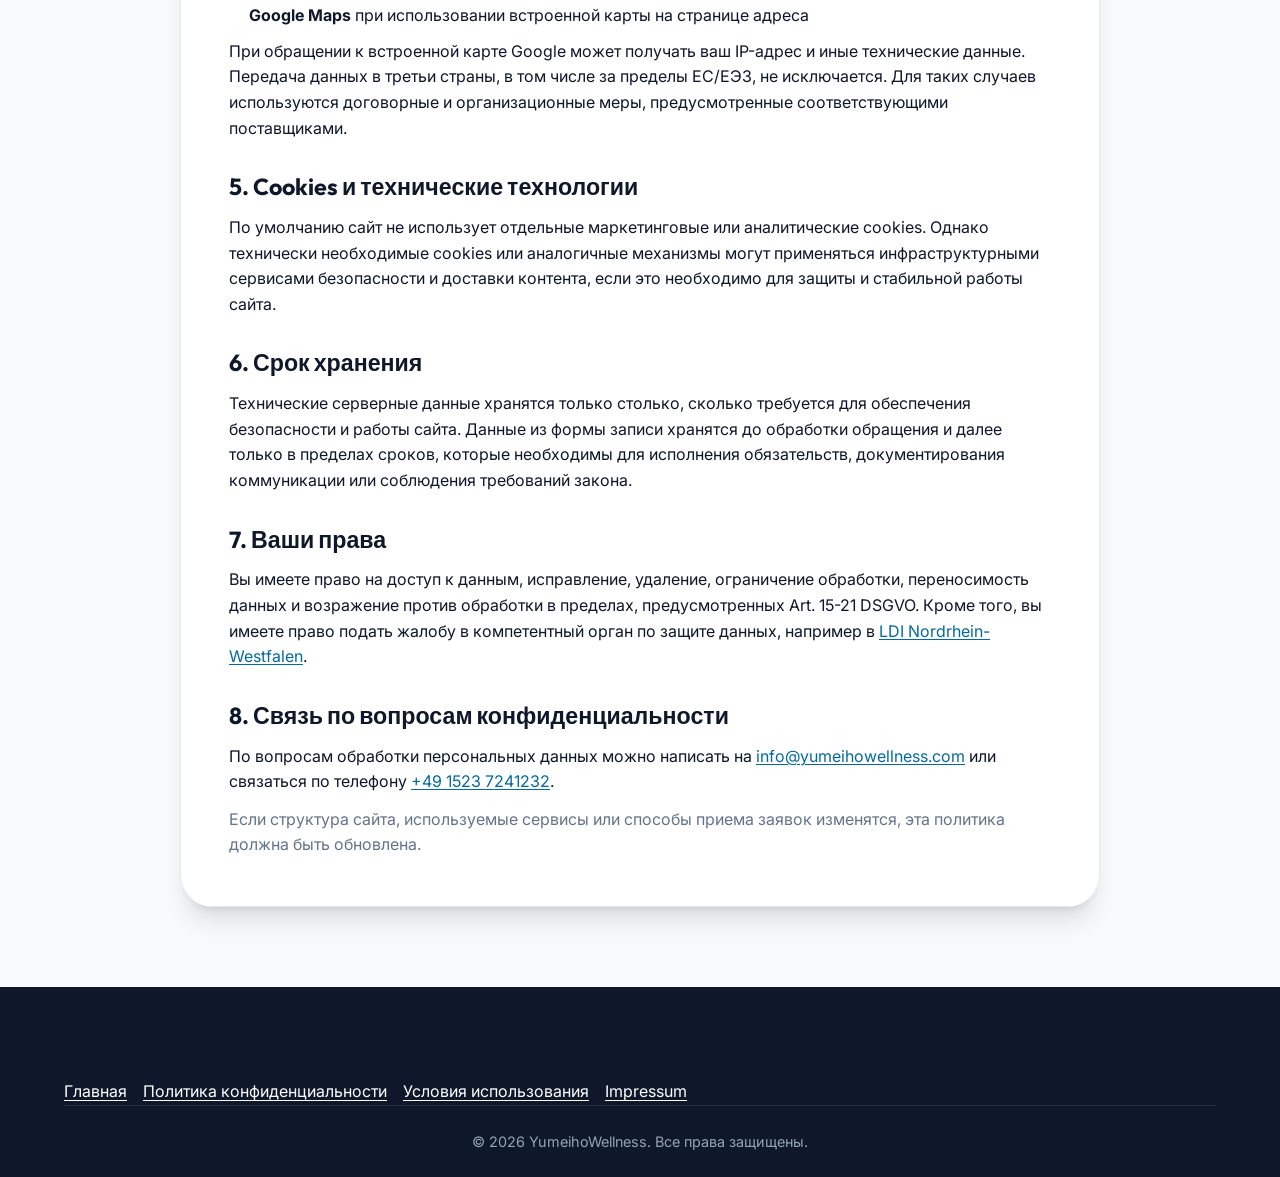
==== commit 18e9a7e9: "Add language switcher to legal pages" ====
--- a/datenschutz.html
+++ b/datenschutz.html
@@ -24,13 +24,19 @@
             <a href="index.html" class="logo">
                 <i class="fa-solid fa-leaf"></i> <span>Yumeiho</span>Wellness
             </a>
-            <a href="index.html" class="btn btn-secondary btn-sm">На главную</a>
+            <div class="legal-header-actions">
+                <div class="lang-switcher" aria-label="Language switcher">
+                    <button type="button" class="lang-btn" data-lang="ru">RU</button>
+                    <button type="button" class="lang-btn" data-lang="de">DE</button>
+                </div>
+                <a href="index.html" class="btn btn-secondary btn-sm" id="legal-home-link">На главную</a>
+            </div>
         </div>
     </header>
 
     <main class="legal-shell">
         <div class="container">
-            <article class="legal-card">
+            <article class="legal-card" data-legal-page="datenschutz">
                 <div class="legal-kicker"><i class="fa-solid fa-shield-halved"></i> Datenschutz</div>
                 <h1 class="legal-title">Политика конфиденциальности</h1>
                 <p class="legal-updated">Актуально на 20.03.2026</p>
@@ -117,6 +123,7 @@
             </div>
         </div>
     </footer>
+    <script src="legal.js"></script>
 </body>
 
 </html>
--- a/styles.css
+++ b/styles.css
@@ -198,6 +198,20 @@
     box-shadow: var(--shadow-lg);
 }
 
+.btn-offer-pulse {
+    background: #ef4444;
+    color: white;
+    border: 1px solid rgba(255, 255, 255, 0.22);
+    animation: offerPulse 1.35s ease-in-out infinite;
+    box-shadow: 0 0 0 0 rgba(239, 68, 68, 0.5);
+}
+
+.btn-offer-pulse:hover {
+    background: #dc2626;
+    color: white;
+    animation-play-state: paused;
+}
+
 .btn-whatsapp {
     background: white;
     color: #25D366;
@@ -209,6 +223,32 @@
     border-color: #16a34a;
     color: #16a34a;
     transform: translateY(-2px);
+}
+
+.icon-only-btn {
+    width: 52px;
+    min-width: 52px;
+    height: 52px;
+    padding: 0;
+    border-radius: 999px;
+    font-size: 1.1rem;
+}
+
+@keyframes offerPulse {
+    0% {
+        transform: scale(1);
+        box-shadow: 0 0 0 0 rgba(239, 68, 68, 0.45);
+    }
+
+    50% {
+        transform: scale(1.04);
+        box-shadow: 0 0 0 14px rgba(239, 68, 68, 0);
+    }
+
+    100% {
+        transform: scale(1);
+        box-shadow: 0 0 0 0 rgba(239, 68, 68, 0);
+    }
 }
 
 /* Background Decorations */
@@ -322,6 +362,47 @@
     gap: 20px;
 }
 
+.lang-switcher {
+    display: inline-flex;
+    align-items: center;
+    gap: 6px;
+    padding: 6px;
+    background: rgba(248, 250, 252, 0.92);
+    border: 1px solid rgba(226, 232, 240, 0.95);
+    border-radius: 999px;
+    box-shadow: var(--shadow-sm);
+}
+
+.lang-switcher.desktop-only {
+    display: inline-flex;
+}
+
+.lang-btn {
+    min-width: 44px;
+    padding: 8px 12px;
+    border: none;
+    border-radius: 999px;
+    background: transparent;
+    color: var(--text-muted);
+    font-family: var(--font-body);
+    font-size: 0.85rem;
+    font-weight: 700;
+    letter-spacing: 0.04em;
+    cursor: pointer;
+    transition: var(--transition);
+}
+
+.lang-btn:hover {
+    color: var(--primary-dark);
+    background: rgba(56, 189, 248, 0.12);
+}
+
+.lang-btn.is-active {
+    background: linear-gradient(135deg, var(--primary) 0%, var(--primary-dark) 100%);
+    color: white;
+    box-shadow: 0 6px 16px rgba(2, 132, 199, 0.22);
+}
+
 .phone-link {
     font-weight: 600;
     color: var(--text-main);
@@ -1047,6 +1128,10 @@
     }
 
     .header-actions.desktop-only {
+        display: none;
+    }
+
+    .lang-switcher.desktop-only {
         display: none;
     }
 
@@ -1082,6 +1167,12 @@
         margin-bottom: 0;
     }
 
+    .lang-switcher-mobile {
+        display: inline-flex;
+        width: fit-content;
+        margin: 0 auto;
+    }
+
     .nav-link {
         font-size: 1.1rem;
         display: block;
@@ -1434,6 +1525,12 @@
     backdrop-filter: blur(10px);
 }
 
+.legal-header-actions {
+    display: flex;
+    align-items: center;
+    gap: 12px;
+}
+
 .legal-kicker {
     display: inline-flex;
     align-items: center;
@@ -1525,6 +1622,15 @@
         border-radius: 24px;
     }
 
+    .legal-header-actions {
+        gap: 8px;
+    }
+
+    .legal-header-actions .btn {
+        padding-left: 18px;
+        padding-right: 18px;
+    }
+
     .legal-actions,
     .legal-footer-links {
         flex-direction: column;
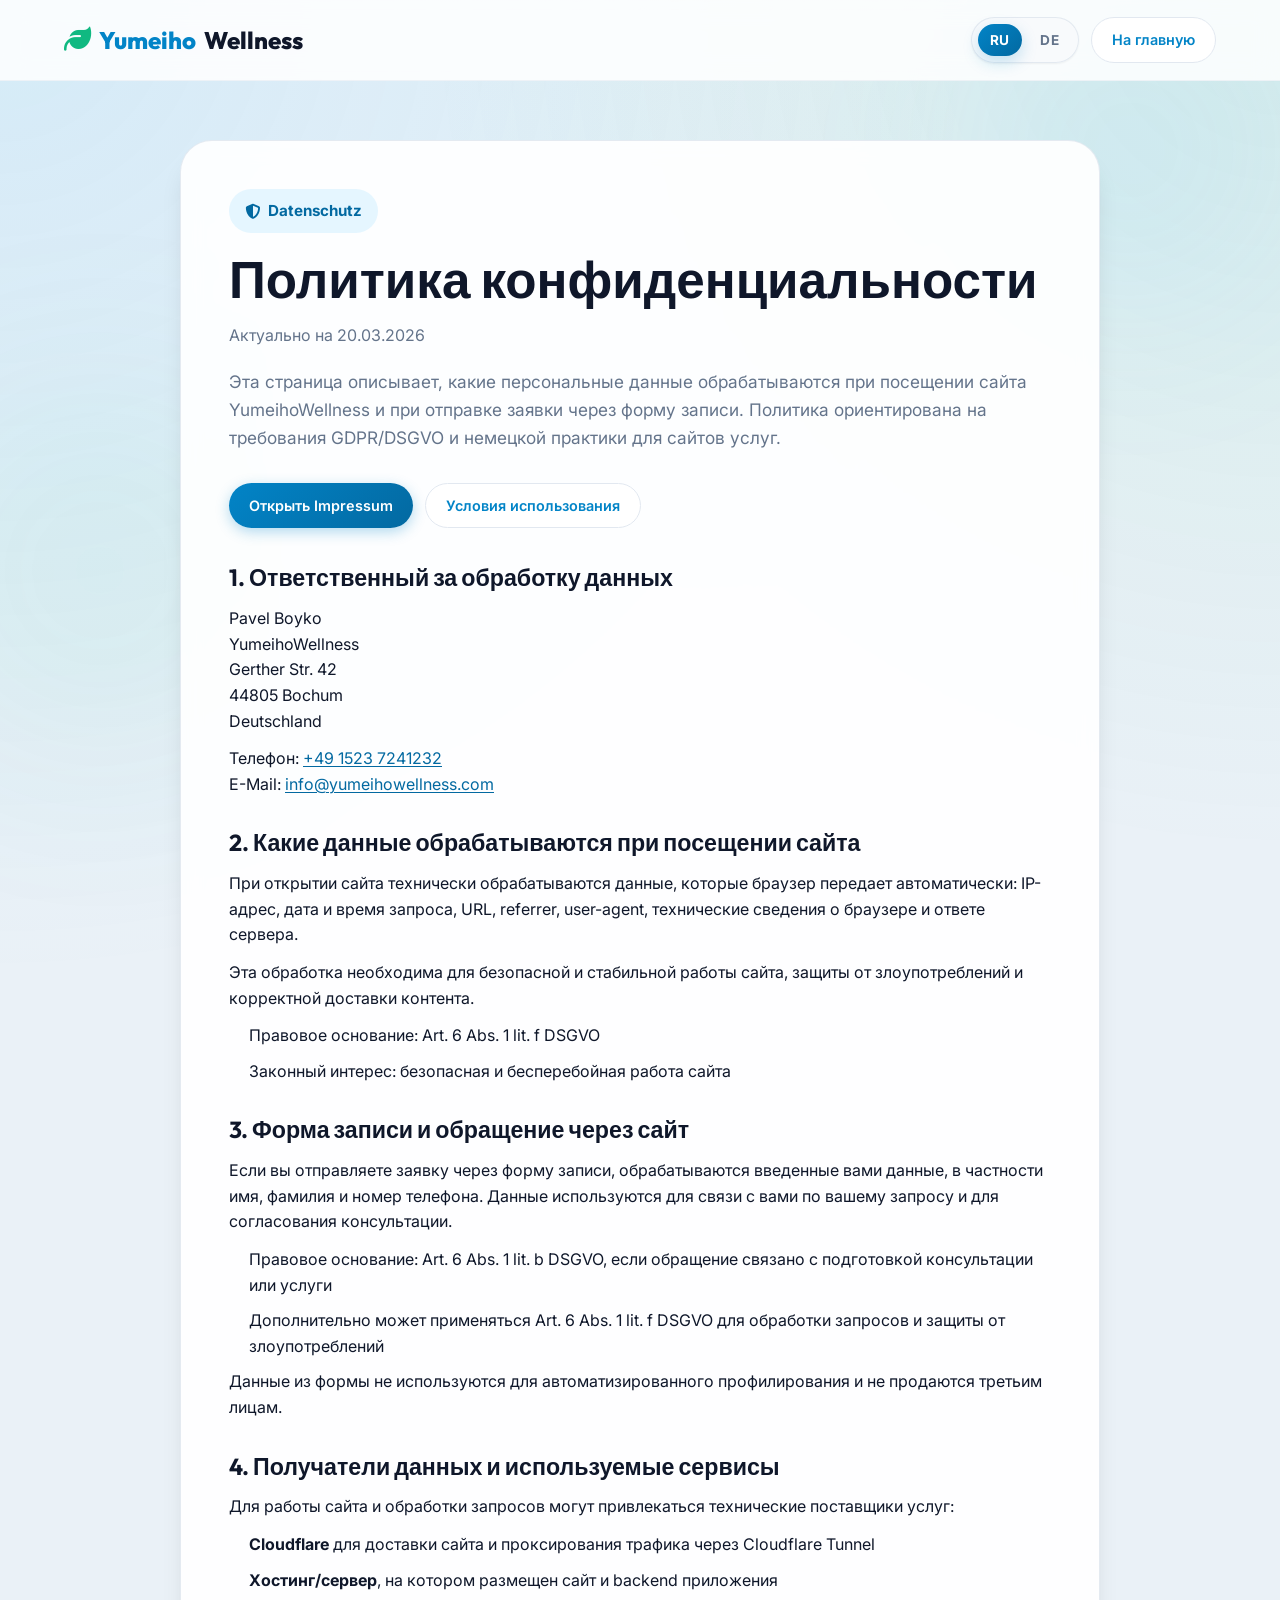
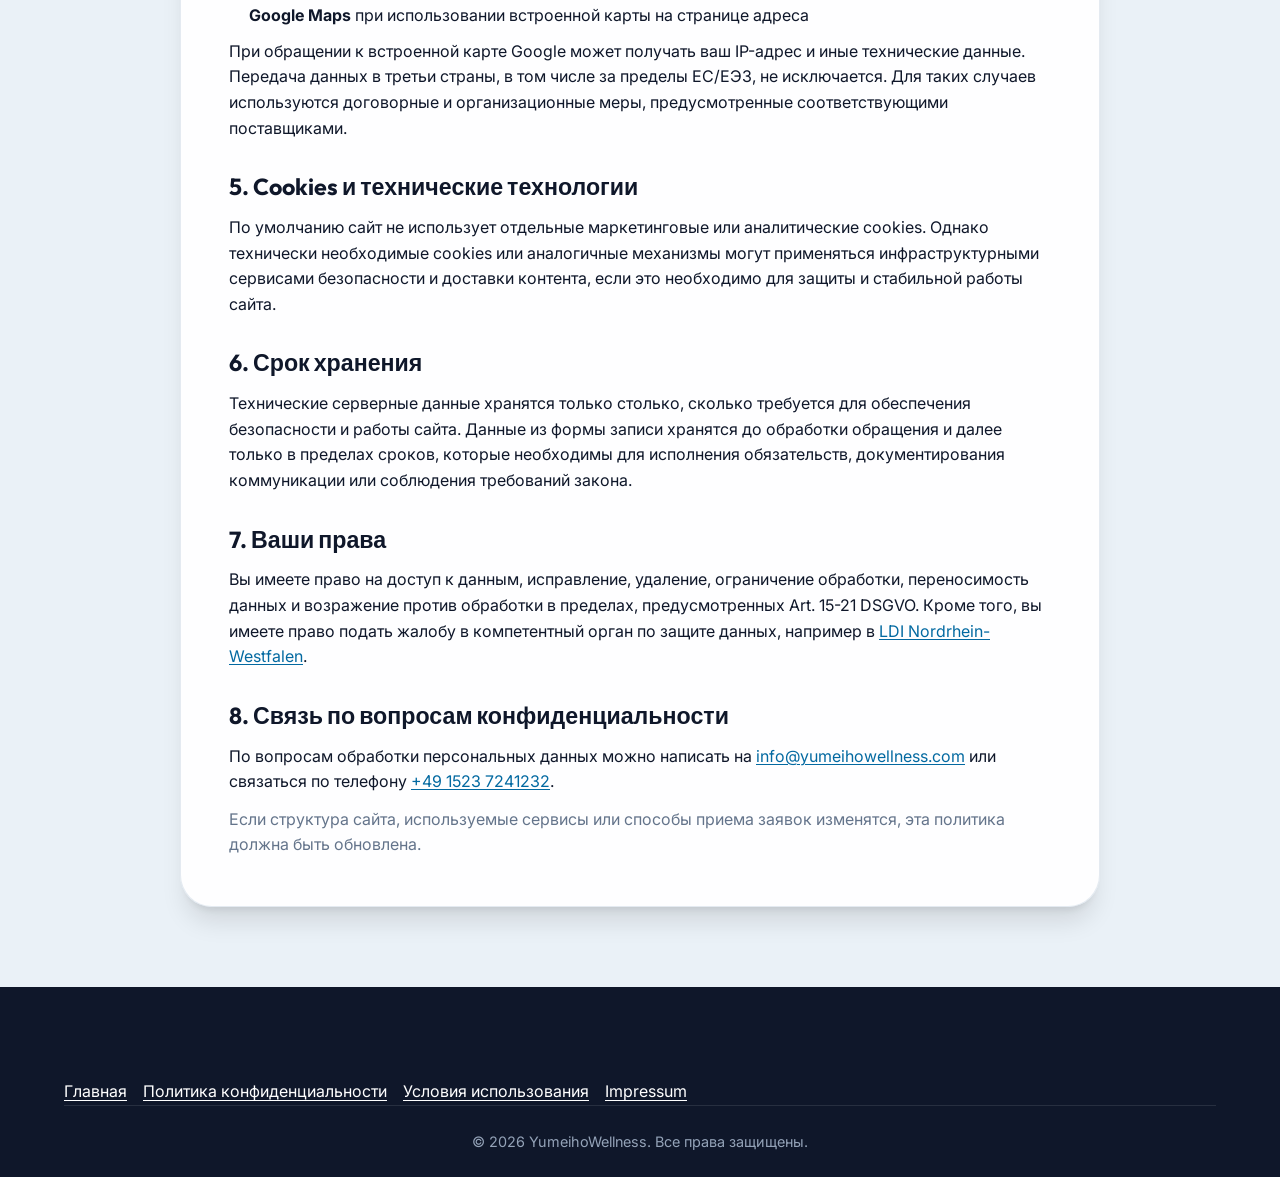
==== commit ffc96af2: "Add cache-busting for CSS and JS assets" ====
--- a/datenschutz.html
+++ b/datenschutz.html
@@ -12,7 +12,7 @@
         href="https://fonts.googleapis.com/css2?family=Inter:wght@400;500;600&family=Outfit:wght@300;500;700;800&display=swap"
         rel="stylesheet">
     <link rel="stylesheet" href="https://cdnjs.cloudflare.com/ajax/libs/font-awesome/6.4.0/css/all.min.css">
-    <link rel="stylesheet" href="styles.css">
+    <link rel="stylesheet" href="styles.css?v=20260324b">
 </head>
 
 <body class="legal-page">
@@ -123,7 +123,7 @@
             </div>
         </div>
     </footer>
-    <script src="legal.js"></script>
+    <script src="legal.js?v=20260324b"></script>
 </body>
 
 </html>
--- a/styles.css
+++ b/styles.css
@@ -9,8 +9,8 @@
     /* Soft Green */
     --secondary-hover: #059669;
 
-    --bg-main: #ffffff;
-    --bg-light: #f8fafc;
+    --bg-main: #f1f5f9;
+    --bg-light: #eaf1f7;
     --bg-card: #ffffff;
 
     --text-main: #0f172a;
@@ -590,6 +590,10 @@
     border: 1px solid var(--border);
     transition: var(--transition);
     text-align: center;
+    display: flex;
+    flex-direction: column;
+    align-items: center;
+    height: 100%;
 }
 
 .service-card:hover {
@@ -599,32 +603,45 @@
 }
 
 .service-icon {
-    width: 70px;
-    height: 70px;
+    width: 88px;
+    height: 88px;
     border-radius: 20px;
     background: rgba(2, 132, 199, 0.05);
-    color: var(--primary);
     display: inline-flex;
     align-items: center;
     justify-content: center;
-    font-size: 2rem;
     margin-bottom: 24px;
     transition: var(--transition);
 }
 
+.service-icon img {
+    width: 62px;
+    height: 62px;
+    object-fit: contain;
+    filter: saturate(125%) hue-rotate(-2deg) brightness(0.95) contrast(1.03);
+}
+
 .service-card:hover .service-icon {
-    background: var(--primary);
-    color: white;
+    background: rgba(2, 132, 199, 0.12);
+    transform: scale(1.04);
 }
 
 .service-title {
     font-size: 1.25rem;
     margin-bottom: 12px;
+    min-height: 2.8em;
+    display: flex;
+    align-items: center;
+    justify-content: center;
 }
 
 .service-desc {
     color: var(--text-muted);
     font-size: 0.95rem;
+    line-height: 1.6;
+    min-height: 4.8em;
+    max-width: 30ch;
+    margin: 0 auto;
 }
 
 /* About / Advantages */
@@ -786,6 +803,85 @@
     border-radius: 10px;
     margin-left: 8px;
     vertical-align: middle;
+}
+
+/* Specialist */
+.specialist-card {
+    background: var(--bg-card);
+    border-radius: var(--radius-lg);
+    border: 1px solid var(--border);
+    box-shadow: var(--shadow-lg);
+    overflow: hidden;
+    display: grid;
+    grid-template-columns: minmax(300px, 430px) 1fr;
+    align-items: stretch;
+}
+
+.specialist-photo-wrap {
+    min-height: 460px;
+    background: linear-gradient(135deg, #f8fafc 0%, #eef2f7 100%);
+}
+
+.specialist-photo {
+    width: 100%;
+    height: 100%;
+    object-fit: cover;
+    display: block;
+}
+
+.specialist-content {
+    padding: 44px 42px;
+    display: flex;
+    flex-direction: column;
+}
+
+.specialist-badge {
+    margin-bottom: 12px;
+    font-size: 0.9rem;
+    letter-spacing: 0.03em;
+    text-transform: uppercase;
+    font-weight: 700;
+    color: var(--primary);
+}
+
+.specialist-title {
+    font-size: clamp(1.8rem, 2.6vw, 2.35rem);
+    margin-bottom: 10px;
+}
+
+.specialist-subtitle {
+    font-size: 1.06rem;
+    line-height: 1.7;
+    color: var(--text-muted);
+    margin-bottom: 20px;
+}
+
+.specialist-points {
+    list-style: none;
+    margin: 0 0 30px;
+    padding: 0;
+    display: grid;
+    gap: 12px;
+}
+
+.specialist-points li {
+    display: flex;
+    align-items: flex-start;
+    gap: 10px;
+    font-size: 1rem;
+    color: var(--text-main);
+}
+
+.specialist-points i {
+    color: var(--secondary);
+    margin-top: 4px;
+}
+
+.specialist-cta {
+    align-self: flex-start;
+    padding: 14px 30px;
+    margin-top: 4px;
+    min-height: 52px;
 }
 
 /* Locations */
@@ -1107,6 +1203,22 @@
         text-align: center;
         gap: 20px;
     }
+
+    .specialist-card {
+        grid-template-columns: 1fr;
+    }
+
+    .specialist-photo-wrap {
+        min-height: 380px;
+    }
+
+    .specialist-content {
+        padding: 30px 24px;
+    }
+
+    .specialist-cta {
+        align-self: center;
+    }
 }
 
 @media (max-width: 768px) {
@@ -1121,6 +1233,33 @@
 
     .section {
         padding: 80px 0;
+    }
+
+    .specialist-photo-wrap {
+        min-height: 330px;
+    }
+
+    .specialist-subtitle {
+        font-size: 1rem;
+    }
+
+    .service-icon {
+        width: 80px;
+        height: 80px;
+    }
+
+    .service-icon img {
+        width: 56px;
+        height: 56px;
+    }
+
+    .service-title {
+        min-height: 2.5em;
+    }
+
+    .service-desc {
+        min-height: 4.4em;
+        max-width: 28ch;
     }
 
     .header-container {
